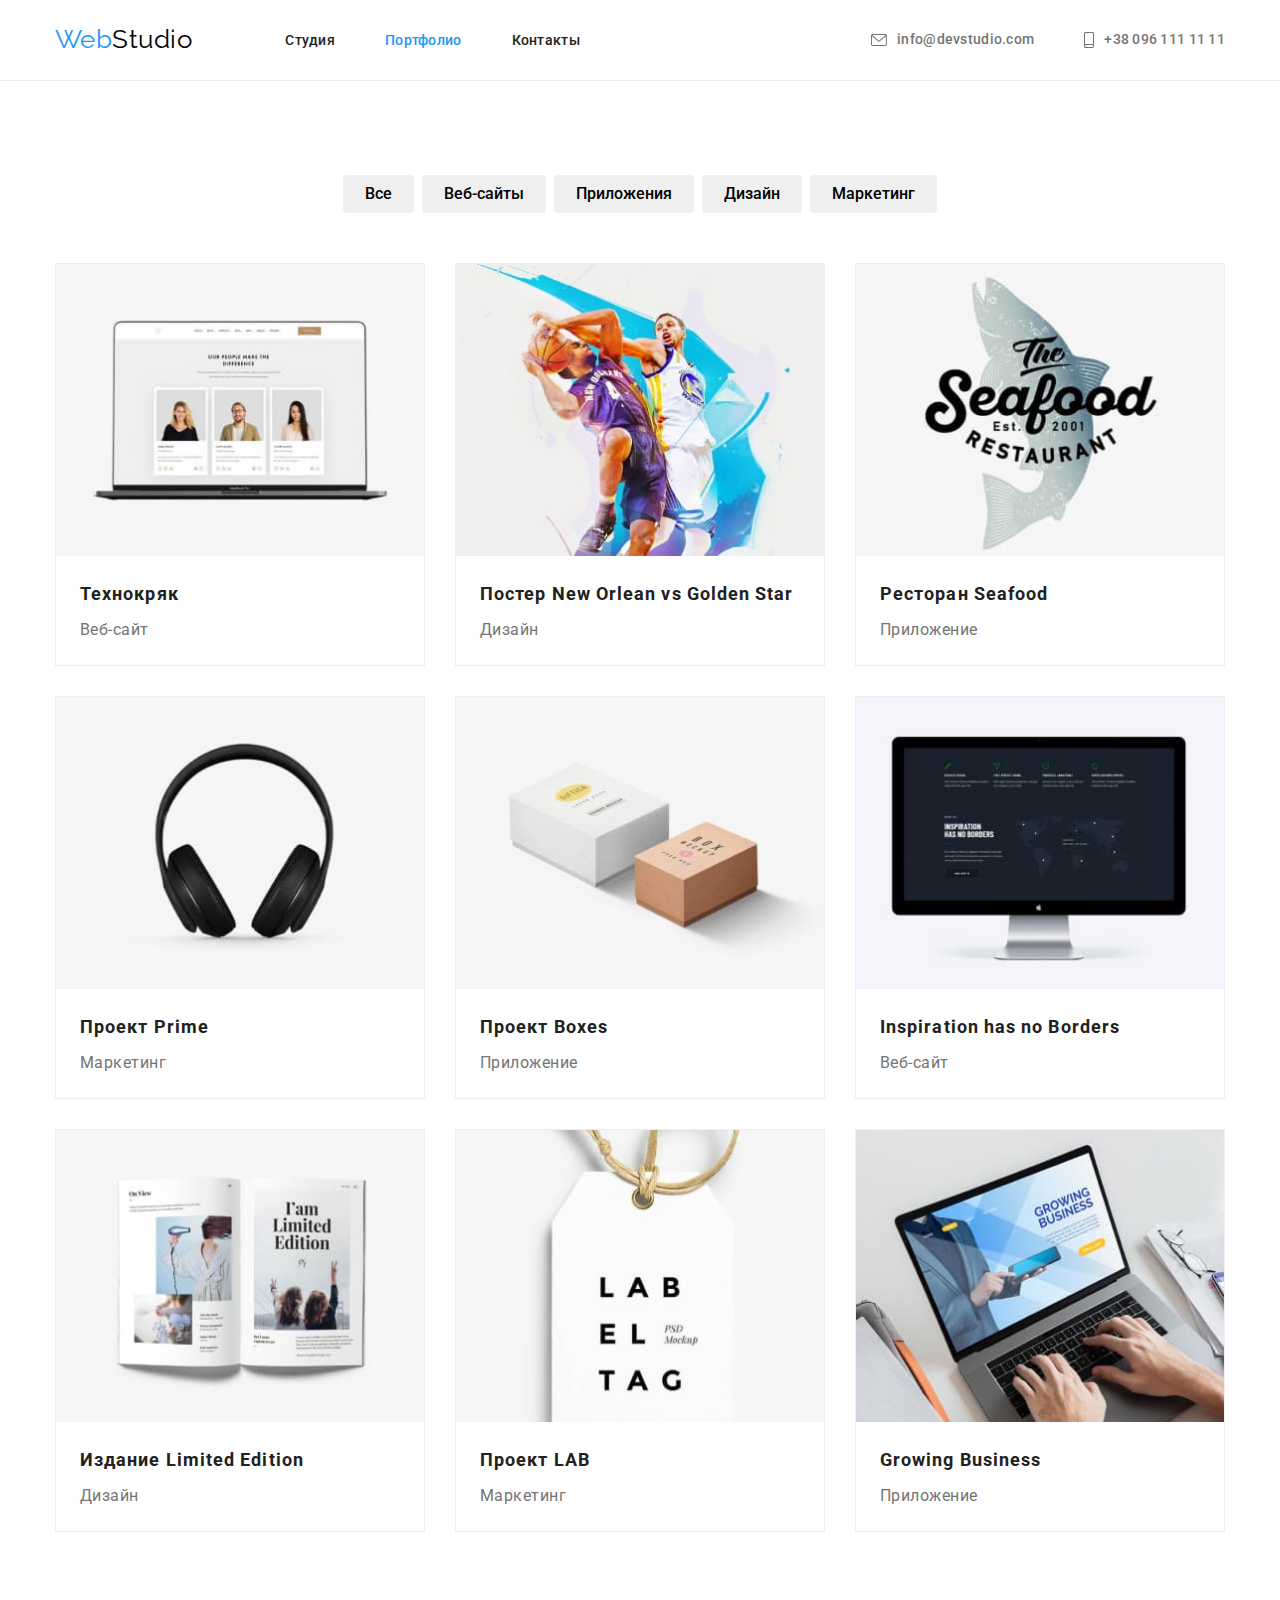
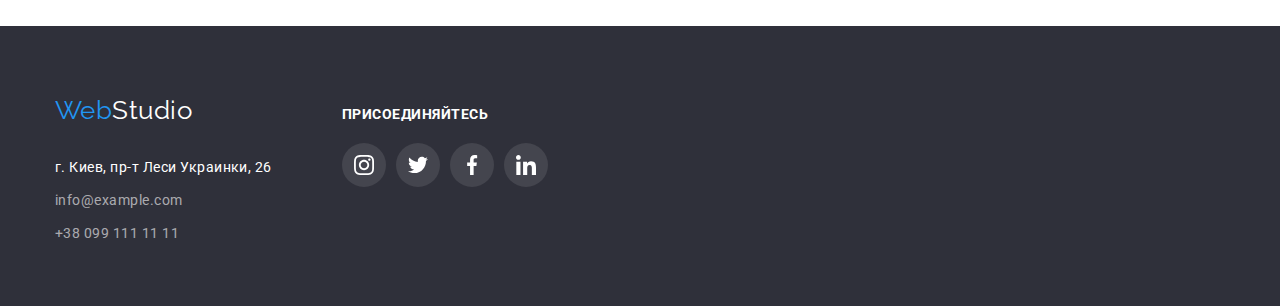
==== portfolio.html @ 01fcfe44 "картинки svg" ====
<!DOCTYPE html>
<html lang="ru">
  <head>
    <meta charset="UTF-8" />
    <meta http-equiv="X-UA-Compatible" content="IE=edge" />
    <meta name="viewport" content="width=device-width, initial-scale=1.0" />
    <link
      rel="stylesheet"
      href="https://cdnjs.cloudflare.com/ajax/libs/modern-normalize/1.1.0/modern-normalize.min.css"
    />
    <link rel="preconnect" href="https://fonts.googleapis.com" />
    <link rel="preconnect" href="https://fonts.gstatic.com" crossorigin />
    <link
      href="https://fonts.googleapis.com/css2?family=Raleway:wght@700&family=Roboto:wght@400;500;700;900&display=swap"
      rel="stylesheet"
    />
    <link rel="stylesheet" href="./css/styles.css" />
    <title>Портфолио</title>
  </head>
  <body>
    <header class="header">
      <div class="header-container container">
        <nav class="header-nav">
          <a href="" class="logo"><span class="logo-item">Web</span>Studio</a>
          <ul class="header-menu list">
            <li class="header-item">
              <a class="header-link" href="./index.html">Студия</a>
            </li>
            <li class="header-item">
              <a class="header-link current" href="">Портфолио</a>
            </li>
            <li class="header-item">
              <a class="header-link" href="">Контакты</a>
            </li>
          </ul>
        </nav>
        <ul class="header-list list">
          <li class="item">
            <a class="link" href="mailto:info@devstudio.com">
              <svg width="16" height="12" class="icons">
                <use
                  href="./images/icons.svg/symbol-defs.svg#icon-envelope"
                ></use>
              </svg>
              info@devstudio.com</a
            >
          </li>
          <li class="item">
            <a class="link" href="tel:+380961111111"
              ><svg width="10" height="16" class="icons">
                <use
                  href="./images/icons.svg/symbol-defs.svg#icon-smartphone"
                ></use>
              </svg>
              +38 096 111 11 11</a
            >
          </li>
        </ul>
      </div>
    </header>
    <main>
      <section class="section filter">
        <div class="container">
          <h1 class="visually-hidden">Портфолио</h1>
          <ul class="filter-list list">
            <li class="filter-item">
              <button type="button" class="filter-btn">Все</button>
            </li>
            <li class="filter-item">
              <button type="button" class="filter-btn">Веб-сайты</button>
            </li>
            <li class="filter-item">
              <button type="button" class="filter-btn">Приложения</button>
            </li>
            <li class="filter-item">
              <button type="button" class="filter-btn">Дизайн</button>
            </li>
            <li class="filter-item">
              <button type="button" class="filter-btn">Маркетинг</button>
            </li>
          </ul>
          <ul class="project-list list">
            <li class="project-item">
              <a href="" class="project-link">
                <img
                  src="./images/project.jpg"
                  alt="открытый ноутбук"
                  width="370"
                  height="294"
                />
                <div class="project-subitem">
                  <h2 class="project-title">Технокряк</h2>
                  <p class="project-text">Веб-сайт</p>
                  <p class="project-subtext">
                    Lorem ipsum dolor sit amet consectetur adipisicing elit.
                    Aliquam, tenetur.
                  </p>
                </div>
              </a>
            </li>
            <li class="project-item">
              <a href="">
                <img
                  src="./images/project2.jpg"
                  alt="два спортсмена играют в баскетбол"
                  width="370"
                  height="294"
                />
                <div class="project-subitem">
                  <h2 class="project-title">
                    Постер New Orlean vs Golden Star
                  </h2>
                  <p class="project-text">Дизайн</p>
                  <p class="project-subtext">
                    Lorem ipsum dolor sit amet consectetur adipisicing elit.
                    Aliquam, tenetur.
                  </p>
                </div>
              </a>
            </li>
            <li class="project-item">
              <a href="">
                <img
                  src="./images/project3.jpg"
                  alt="логотип ресторана морепродукты"
                  width="370"
                  height="294"
                />
                <div class="project-subitem">
                  <h2 class="project-title">Ресторан Seafood</h2>
                  <p class="project-text">Приложение</p>
                  <p class="project-subtext">
                    Lorem ipsum dolor sit amet consectetur adipisicing elit.
                    Aliquam, tenetur.
                  </p>
                </div>
              </a>
            </li>
            <li class="project-item">
              <a href="">
                <img
                  src="./images/project4.jpg"
                  alt="наушники"
                  width="370"
                  height="294"
                />
                <div class="project-subitem">
                  <h2 class="project-title">Проект Prime</h2>
                  <p class="project-text">Маркетинг</p>
                  <p class="project-subtext">
                    Lorem ipsum dolor sit amet consectetur adipisicing elit.
                    Aliquam, tenetur.
                  </p>
                </div>
              </a>
            </li>
            <li class="project-item">
              <a href="">
                <img
                  src="./images/project5.jpg"
                  alt="две коробки"
                  width="370"
                  height="294"
                />
                <div class="project-subitem">
                  <h2 class="project-title">Проект Boxes</h2>
                  <p class="project-text">Приложение</p>
                  <p class="project-subtext">
                    Lorem ipsum dolor sit amet consectetur adipisicing elit.
                    Aliquam, tenetur.
                  </p>
                </div>
              </a>
            </li>
            <li class="project-item">
              <a href="">
                <img
                  src="./images/project6.jpg"
                  alt="монитор"
                  width="370"
                  height="294"
                />
                <div class="project-subitem">
                  <h2 class="project-title">Inspiration has no Borders</h2>
                  <p class="project-text">Веб-сайт</p>
                  <p class="project-subtext">
                    Lorem ipsum dolor sit amet consectetur adipisicing elit.
                    Aliquam, tenetur.
                  </p>
                </div>
              </a>
            </li>
            <li class="project-item">
              <a href="">
                <img
                  src="./images/project7.jpg"
                  alt="открытая страница журнала"
                  width="370"
                  height="294"
                />
                <div class="project-subitem">
                  <h2 class="project-title">Издание Limited Edition</h2>
                  <p class="project-text">Дизайн</p>
                  <p class="project-subtext">
                    Lorem ipsum dolor sit amet consectetur adipisicing elit.
                    Aliquam, tenetur.
                  </p>
                </div>
              </a>
            </li>
            <li class="project-item">
              <a href="">
                <img
                  src="./images/project8.jpg"
                  alt="медальон на шнурочке"
                  width="370"
                  height="294"
                />
                <div class="project-subitem">
                  <h2 class="project-title">Проект LAB</h2>
                  <p class="project-text">Маркетинг</p>
                  <p class="project-subtext">
                    Lorem ipsum dolor sit amet consectetur adipisicing elit.
                    Aliquam, tenetur.
                  </p>
                </div>
              </a>
            </li>
            <li class="project-item">
              <a href="">
                <img
                  src="./images/project9.jpg"
                  alt="работа на ноутбуке"
                  width="370"
                  height="294"
                />
                <div class="project-subitem">
                  <h2 class="project-title">Growing Business</h2>
                  <p class="project-text">Приложение</p>
                  <p class="project-subtext">
                    Lorem ipsum dolor sit amet consectetur adipisicing elit.
                    Aliquam, tenetur.
                  </p>
                </div>
              </a>
            </li>
          </ul>
        </div>
      </section>
    </main>
    <footer class="footer">
      <div class="container">
        <div class="footer-box">
          <div class="footer-container">
            <a href="" class="footer-logo"
              ><span class="logo-item">Web</span>Studio</a
            >
            <address>
              <ul class="footer-list list">
                <li class="footer-item">
                  <a
                    class="footer-address"
                    href="https://goo.gl/maps/hT7M4xS8k6u17TfG9"
                    >г. Киев, пр-т Леси Украинки, 26</a
                  >
                </li>
                <li class="footer-item">
                  <a class="footer-link" href="mailto:info@example.com"
                    >info@example.com</a
                  >
                </li>
                <li class="footer-item">
                  <a class="footer-link" href="tel:+380991111111"
                    >+38 099 111 11 11</a
                  >
                </li>
              </ul>
            </address>
          </div>
          <div class="footer-social">
            <h2 class="footer-title">присоединяйтесь</h2>
            <ul class="footer-social-list list">
              <li class="footer-social-item">
                <a href="" class="footer-social-link">
                  <svg width="20" height="20">
                    <use
                      href="./images/icons.svg/symbol-defs.svg#icon-instagram"
                    ></use>
                  </svg>
                </a>
              </li>
              <li class="footer-social-item">
                <a href="" class="footer-social-link">
                  <svg width="20" height="20">
                    <use
                      href="./images/icons.svg/symbol-defs.svg#icon-twitter"
                    ></use>
                  </svg>
                </a>
              </li>
              <li class="footer-social-item">
                <a href="" class="footer-social-link">
                  <svg width="20" height="20">
                    <use
                      href="./images/icons.svg/symbol-defs.svg#icon-facebook"
                    ></use>
                  </svg>
                </a>
              </li>
              <li class="footer-social-item">
                <a href="" class="footer-social-link">
                  <svg width="20" height="20">
                    <use
                      href="./images/icons.svg/symbol-defs.svg#icon-linkedin"
                    ></use>
                  </svg>
                </a>
              </li>
            </ul>
          </div>
        </div>
      </div>
    </footer>
  </body>
</html>
---- css/styles.css ----
:root {
  --primary-text-color: #212121;
  --title-text-color: #757575;
  --accent-color: #2196f3;
  --color-white: #fff;
  --background-color: #2f303a;
}

body {
  font-family: "Roboto", sans-serif;
  color: var(--primary-text-color);
  background-color: var(--color-white);
  letter-spacing: 0.03em;
}

/* font-family: 'Raleway', sans-serif; */
h1,
h2,
h3,
h4,
h5,
h6,
p {
  margin: 0;
}

ul {
  margin: 0;
  padding: 0;
}

a {
  text-decoration: none;
}

img {
  display: block;
  max-width: 100%;
  height: auto;
}

.list {
  list-style: none;
}

.container {
  width: 1200px;
  margin: 0 auto;
  padding: 0 15px;
}

.section {
  padding: 94px 0;
}

/* шапка */

.header {
  border-bottom: 1px solid #ececec;
}

.header-container {
  display: flex;
  align-items: center;
}

.header-nav {
  display: flex;
  align-items: center;
}

.logo {
  font-family: "Raleway", sans-serif;
  font-size: 26px;
  line-height: 1.2;
  color: #000;
}

.header-menu {
  display: flex;
  margin-left: 93px;
}

.header-item:not(:nth-child(3)) {
  margin-right: 50px;
}

.header-item .header-link {
  padding: 32px 0;
}

.logo-item {
  color: var(--accent-color);
}

.header-link {
  font-weight: 500;
  font-size: 14px;
  line-height: 1.14;
  letter-spacing: 0.02em;
  color: var(--primary-text-color);
}

.header-link:hover,
.header-link:focus {
  color: var(--accent-color);
}

.header-menu .header-link.current {
  color: var(--accent-color);
}
.header-list {
  display: flex;
  margin-left: auto;
}

.header-list .item:not(:nth-child(2)) {
  margin-right: 50px;
}

.header-list .link {
  display: flex;
  align-items: center;
  font-weight: 500;
  font-size: 14px;
  line-height: 1.14;
  padding: 32px 0;
  letter-spacing: 0.02em;
  color: var(--title-text-color);
  fill: currentColor;
}

.link .icons {
  margin-right: 10px;
}

.header-list .link:hover,
.header-list .link:focus {
  color: var(--accent-color);
}

/* Страница 1 */

.hero {
  max-width: 1600px;
  max-height: 600px;
  margin-left: auto;
  margin-right: auto;
  background-color: #c4c4c4;
  background-image: linear-gradient(
      rgba(47, 48, 58, 0.4),
      rgba(47, 48, 58, 0.4)
    ),
    url(../images/hero.jpg);
  background-position: center;
  background-repeat: no-repeat;
  background-size: cover;
  padding-top: 200px;
  padding-bottom: 200px;
}

.hero-title {
  width: 696px;
  font-weight: 900;
  font-size: 44px;
  line-height: 1.36;
  letter-spacing: 0.06em;
  color: var(--color-white);
  text-transform: uppercase;
  text-align: center;
  margin: 0 auto 30px;
}

.hero-btn {
  display: block;
  margin: 0 auto;
  padding: 10px 32px;
  font-weight: 700;
  font-size: 16px;
  line-height: 1.87;
  border: none;
  background-color: var(--accent-color);
  color: var(--color-white);
  border-radius: 4px;
  cursor: pointer;
}

/* особенности */

.feature-list {
  display: flex;
  flex-wrap: wrap;
}

.feature-item {
  width: calc((100% - 90px) / 4);
  margin-right: 30px;
}

.feature-item:nth-child(4) {
  margin-right: 0;
}

.feature-icon {
  display: flex;
  justify-content: center;
  align-items: center;
  background: #f5f4fa;
  width: 100%;
  height: 120px;
  margin-bottom: 30px;
}

.feature-title {
  font-weight: 700;
  font-size: 14px;
  line-height: 1.14;
  text-transform: uppercase;
  color: var(--primary-text-color);
  margin-bottom: 10px;
}

.feature-text {
  font-size: 14px;
  line-height: 1.71;
  color: var(--title-text-color);
}

/* чем мы занимаемся */

.working {
  padding-top: 0;
}

.working-list {
  display: flex;
}

.title {
  font-weight: 700;
  font-size: 36px;
  line-height: 1.16;
  color: var(--primary-text-color);
  text-align: center;
  margin-bottom: 50px;
}

.working-list .item {
  width: calc((100% - 60px) / 3);
  margin-right: 30px;
}

.working-list .item:nth-child(3) {
  margin-right: 0;
}

/*  наша команда */

.team {
  background-color: #f5f4fa;
}

.team-title {
  margin-bottom: 50px;
}
.team-list {
  display: flex;
}

.team-item {
  width: calc((100% - 90px) / 4);
  margin-right: 30px;
  text-align: center;
  box-shadow: 0px 1px 3px rgba(0, 0, 0, 0.12), 0px 1px 1px rgba(0, 0, 0, 0.14),
    0px 2px 1px rgba(0, 0, 0, 0.2);
  border-radius: 0px 0px 4px 4px;
}

.team-item:nth-child(4) {
  margin-right: 0;
}

.team-subitem {
  padding-top: 30px;
  padding-bottom: 30px;
  border-right: 1px solid #e9ebed;
  border-left: 1px solid #e9ebed;
  border-bottom: 1px solid #e9ebed;
}

.team-subtitle {
  font-weight: 500;
  font-size: 16px;
  line-height: 1.18;
  color: var(--primary-text-color);
  margin-bottom: 10px;
}

.team-text {
  font-size: 16px;
  line-height: 1.18;
  color: var(--title-text-color);
  margin-bottom: 16px;
}

.social-link {
  display: flex;
  justify-content: center;
}

.social-link-item:not(:last-child) {
  margin-right: 10px;
}

.social-link-item .social-link-icon {
  display: flex;
  justify-content: center;
  align-items: center;
  width: 44px;
  height: 44px;
  border-radius: 50%;
  fill: #afb1b8;
}

.social-link-item .social-link-icon:hover,
.social-link-item .social-link-icon:focus {
  background-color: var(--accent-color);
  fill: var(--color-white);
}

/* Постоянные клиенты */

.client-list {
  display: flex;
  /* justify-content: space-between; */
}

.client-link {
  display: block;
  padding: 16px 32px;
  border: 1px solid #afb1b8;
  border-radius: 4px;
  fill: #afb1b8;
}

.client-item:not(:last-child) {
  margin-right: 30px;
}

.client-link:hover,
.client-link:focus {
  border-color: var(--accent-color);
  fill: var(--accent-color);
}

/* страница2 портфолио */

.filter {
  padding-top: 94px;
  padding-bottom: 94px;
}

.visually-hidden {
  position: absolute;
  white-space: nowrap;
  width: 1px;
  height: 1px;
  overflow: hidden;
  border: 0;
  padding: 0;
  clip: rect(0 0 0 0);
  clip-path: inset(50%);
  margin: -1px;
}

.filter-btn {
  font-weight: 500;
  font-size: 16px;
  line-height: 1.6;
  padding: 6px 22px;
  border: none;
  border-radius: 4px;
  cursor: pointer;
}

.filter-btn:hover,
.filter-btn:focus {
  background-color: var(--accent-color);
  color: var(--color-white);
  box-shadow: 0px 3px 1px rgba(0, 0, 0, 0.1), 0px 1px 2px rgba(0, 0, 0, 0.08),
    0px 2px 2px rgba(0, 0, 0, 0.12);
}

.filter-list {
  display: flex;
  justify-content: center;
  margin-bottom: 50px;
}

.filter-item:not(:last-child) {
  margin-right: 8px;
}

/* project */

.project-list {
  display: flex;
  flex-wrap: wrap;
}

.project-item {
  width: calc((100% - 60px) / 3);
  margin-right: 30px;
  margin-bottom: 30px;
  border: 1px solid #eeeeee;
}

.project-item:nth-child(3n) {
  margin-right: 0;
}

.project-item:nth-last-child(-n + 3) {
  margin-bottom: 0;
}

.project-link:hover,
.project-link:focus {
  box-shadow: 0px 1px 1px rgba(0, 0, 0, 0.12), 0px 4px 4px rgba(0, 0, 0, 0.06),
    1px 4px 6px rgba(0, 0, 0, 0.16);
}

.project-subitem {
  padding: 20px 24px;
}

.project-title {
  font-weight: 700;
  font-size: 18px;
  line-height: 2;
  letter-spacing: 0.06em;
  color: var(--primary-text-color);
  margin-bottom: 4px;
}

.project-text,
.project-subtext {
  font-size: 16px;
  line-height: 1.8;
  color: var(--title-text-color);
}

.project-subtext {
  display: none;
}

/* footer */

.footer {
  background-color: #2f303a;
  padding-top: 60px;
  padding-bottom: 60px;
}

.footer-box {
  display: flex;
  align-items: baseline;
}

.footer-container {
  margin-right: 70px;
}

.footer-logo {
  display: block;
  font-family: "Raleway", sans-serif;
  font-size: 26px;
  line-height: 1.92;
  color: var(--color-white);
  margin-bottom: 20px;
}

.footer-list {
  font-style: normal;
}

.footer-item:not(:last-child) {
  margin-bottom: 9px;
}

.footer-address {
  font-size: 14px;
  line-height: 1.71;
  color: var(--color-white);
}

.footer-link {
  font-size: 14px;
  line-height: 1.71;
  color: rgba(255, 255, 255, 0.6);
}

.footer-link:hover,
.footer-link:focus {
  color: var(--accent-color);
}

.footer-social .footer-title {
  font-weight: 700;
  font-size: 14px;
  line-height: 1.14;
  text-transform: uppercase;
  color: var(--color-white);
  margin-bottom: 20px;
}

.footer-social-list {
  display: flex;
}

.footer-social-item {
  margin-right: 10px;
}

.footer-social-link {
  display: flex;
  justify-content: center;
  align-items: center;
  width: 44px;
  height: 44px;
  background-color: #44454e;
  border-radius: 50%;
  fill: var(--color-white);
}

.footer-social-link:hover,
.footer-social-link:focus {
  background-color: var(--accent-color);
}
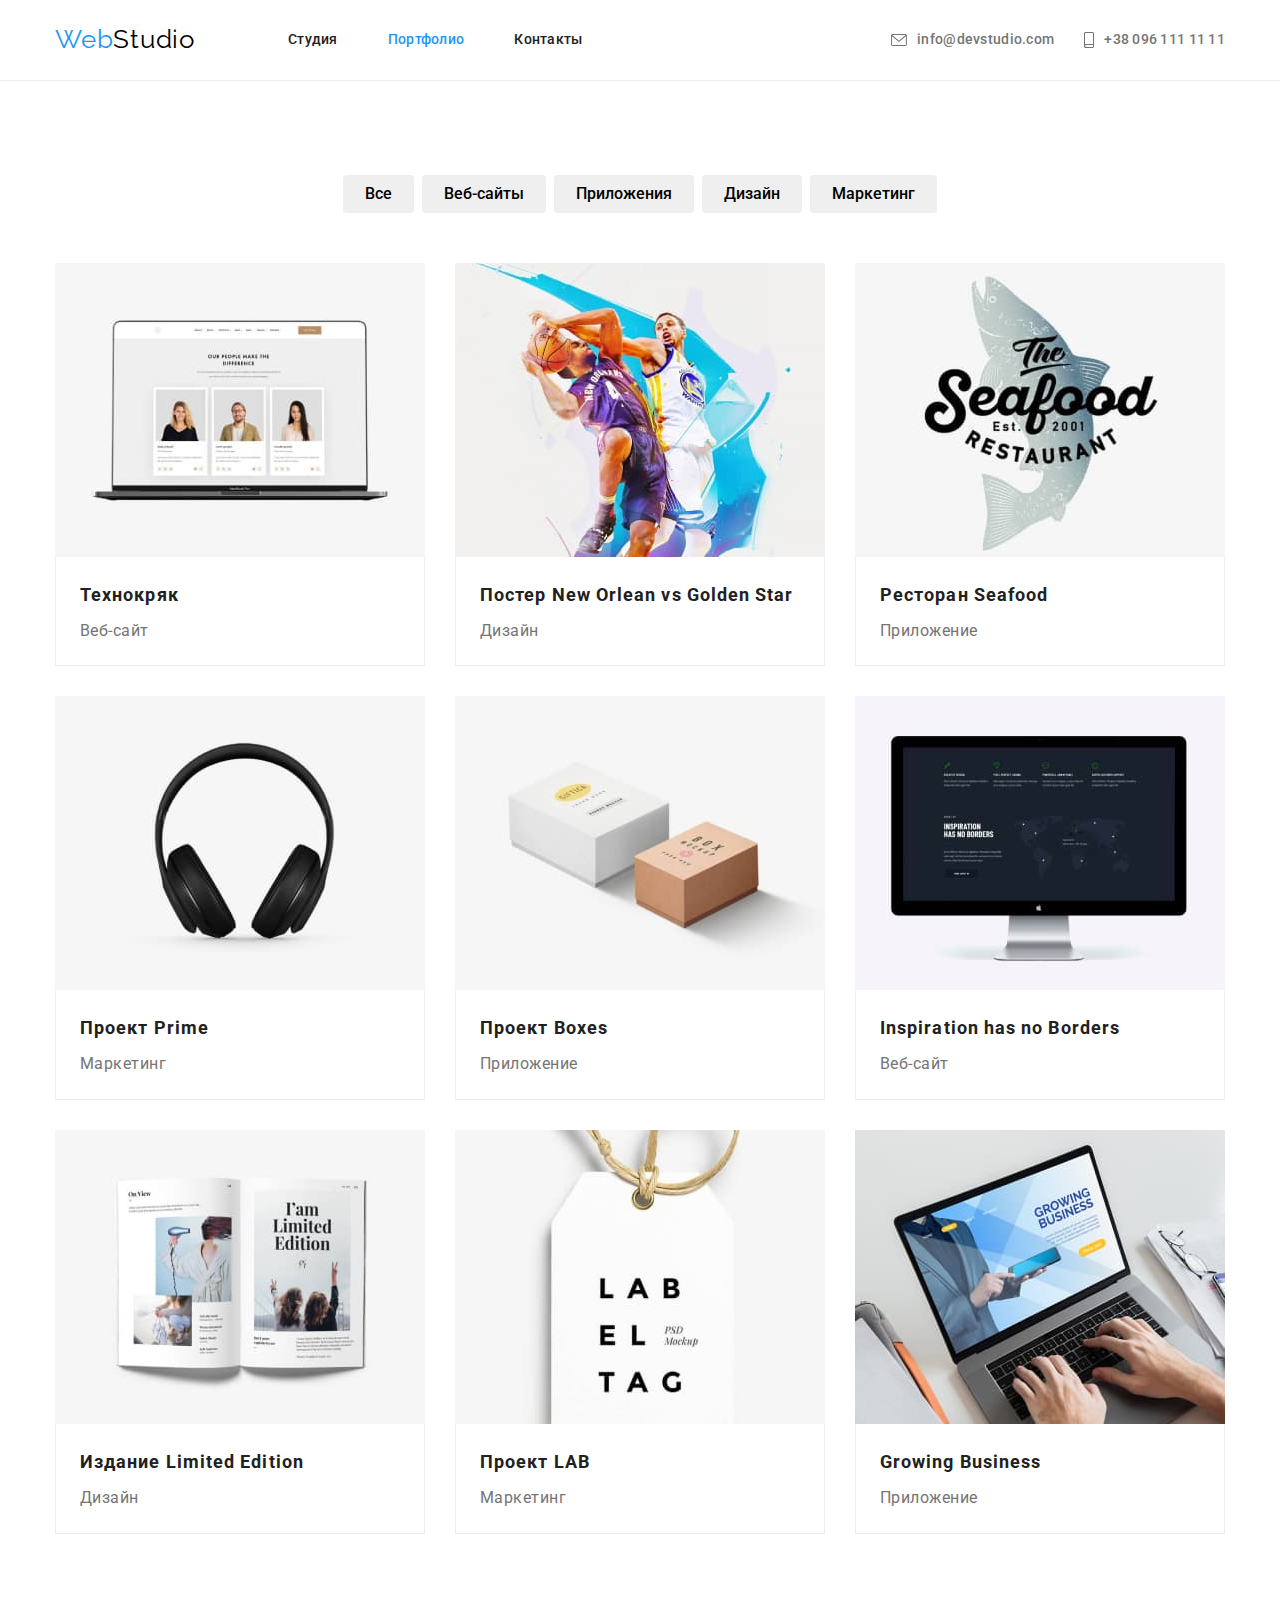
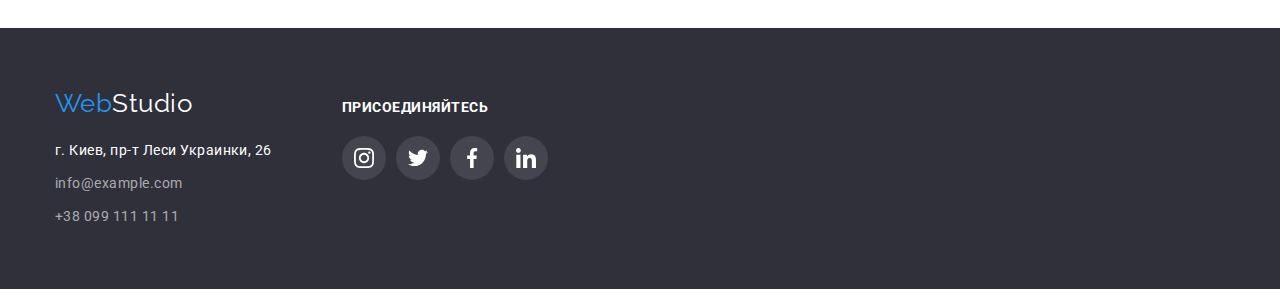
==== commit 5d3ed009: "правки дз" ====
--- a/portfolio.html
+++ b/portfolio.html
@@ -99,7 +99,7 @@
               </a>
             </li>
             <li class="project-item">
-              <a href="">
+              <a href="" class="project-link">
                 <img
                   src="./images/project2.jpg"
                   alt="два спортсмена играют в баскетбол"
@@ -119,7 +119,7 @@
               </a>
             </li>
             <li class="project-item">
-              <a href="">
+              <a href="" class="project-link">
                 <img
                   src="./images/project3.jpg"
                   alt="логотип ресторана морепродукты"
@@ -137,7 +137,7 @@
               </a>
             </li>
             <li class="project-item">
-              <a href="">
+              <a href="" class="project-link">
                 <img
                   src="./images/project4.jpg"
                   alt="наушники"
@@ -155,7 +155,7 @@
               </a>
             </li>
             <li class="project-item">
-              <a href="">
+              <a href="" class="project-link">
                 <img
                   src="./images/project5.jpg"
                   alt="две коробки"
@@ -173,7 +173,7 @@
               </a>
             </li>
             <li class="project-item">
-              <a href="">
+              <a href="" class="project-link">
                 <img
                   src="./images/project6.jpg"
                   alt="монитор"
@@ -191,7 +191,7 @@
               </a>
             </li>
             <li class="project-item">
-              <a href="">
+              <a href="" class="project-link">
                 <img
                   src="./images/project7.jpg"
                   alt="открытая страница журнала"
@@ -209,7 +209,7 @@
               </a>
             </li>
             <li class="project-item">
-              <a href="">
+              <a href="" class="project-link">
                 <img
                   src="./images/project8.jpg"
                   alt="медальон на шнурочке"
@@ -227,7 +227,7 @@
               </a>
             </li>
             <li class="project-item">
-              <a href="">
+              <a href="" class="project-link">
                 <img
                   src="./images/project9.jpg"
                   alt="работа на ноутбуке"
--- a/css/styles.css
+++ b/css/styles.css
@@ -4,6 +4,7 @@
   --accent-color: #2196f3;
   --color-white: #fff;
   --background-color: #2f303a;
+  --bg-secondcolor: #fff;
 }
 
 body {
@@ -30,6 +31,7 @@
 }
 
 a {
+  display: block;
   text-decoration: none;
 }
 
@@ -56,6 +58,7 @@
 /* шапка */
 
 .header {
+  background-color: var(--bg-secondcolor);
   border-bottom: 1px solid #ececec;
 }
 
@@ -74,6 +77,7 @@
   font-size: 26px;
   line-height: 1.2;
   color: #000;
+  letter-spacing: 0.03em;
 }
 
 .header-menu {
@@ -115,7 +119,7 @@
 }
 
 .header-list .item:not(:nth-child(2)) {
-  margin-right: 50px;
+  margin-right: 30px;
 }
 
 .header-list .link {
@@ -178,6 +182,7 @@
   font-weight: 700;
   font-size: 16px;
   line-height: 1.87;
+  letter-spacing: 0.06em;
   border: none;
   background-color: var(--accent-color);
   color: var(--color-white);
@@ -186,6 +191,10 @@
 }
 
 /* особенности */
+
+.feature {
+  background-color: var(--bg-secondcolor);
+}
 
 .feature-list {
   display: flex;
@@ -242,6 +251,7 @@
   line-height: 1.16;
   color: var(--primary-text-color);
   text-align: center;
+  letter-spacing: 0.03em;
   margin-bottom: 50px;
 }
 
@@ -271,6 +281,7 @@
   width: calc((100% - 90px) / 4);
   margin-right: 30px;
   text-align: center;
+  background-color: var(--bg-secondcolor);
   box-shadow: 0px 1px 3px rgba(0, 0, 0, 0.12), 0px 1px 1px rgba(0, 0, 0, 0.14),
     0px 2px 1px rgba(0, 0, 0, 0.2);
   border-radius: 0px 0px 4px 4px;
@@ -330,21 +341,32 @@
 
 /* Постоянные клиенты */
 
+.client {
+  background-color: var(--bg-secondcolor);
+}
+
 .client-list {
   display: flex;
-  /* justify-content: space-between; */
+}
+
+.client-item {
+  height: 92px;
+  width: calc((100% - 150px) / 6);
+}
+
+.client-item:not(:last-child) {
+  margin-right: 30px;
 }
 
 .client-link {
-  display: block;
-  padding: 16px 32px;
+  display: flex;
+  justify-content: center;
+  align-items: center;
+  width: 100%;
+  height: 100%;
   border: 1px solid #afb1b8;
   border-radius: 4px;
   fill: #afb1b8;
-}
-
-.client-item:not(:last-child) {
-  margin-right: 30px;
 }
 
 .client-link:hover,
@@ -412,7 +434,6 @@
   width: calc((100% - 60px) / 3);
   margin-right: 30px;
   margin-bottom: 30px;
-  border: 1px solid #eeeeee;
 }
 
 .project-item:nth-child(3n) {
@@ -431,6 +452,9 @@
 
 .project-subitem {
   padding: 20px 24px;
+  border-right: 1px solid #eeeeee;
+  border-left: 1px solid #eeeeee;
+  border-bottom: 1px solid #eeeeee;
 }
 
 .project-title {
@@ -474,7 +498,7 @@
   display: block;
   font-family: "Raleway", sans-serif;
   font-size: 26px;
-  line-height: 1.92;
+  line-height: 1.19;
   color: var(--color-white);
   margin-bottom: 20px;
 }
